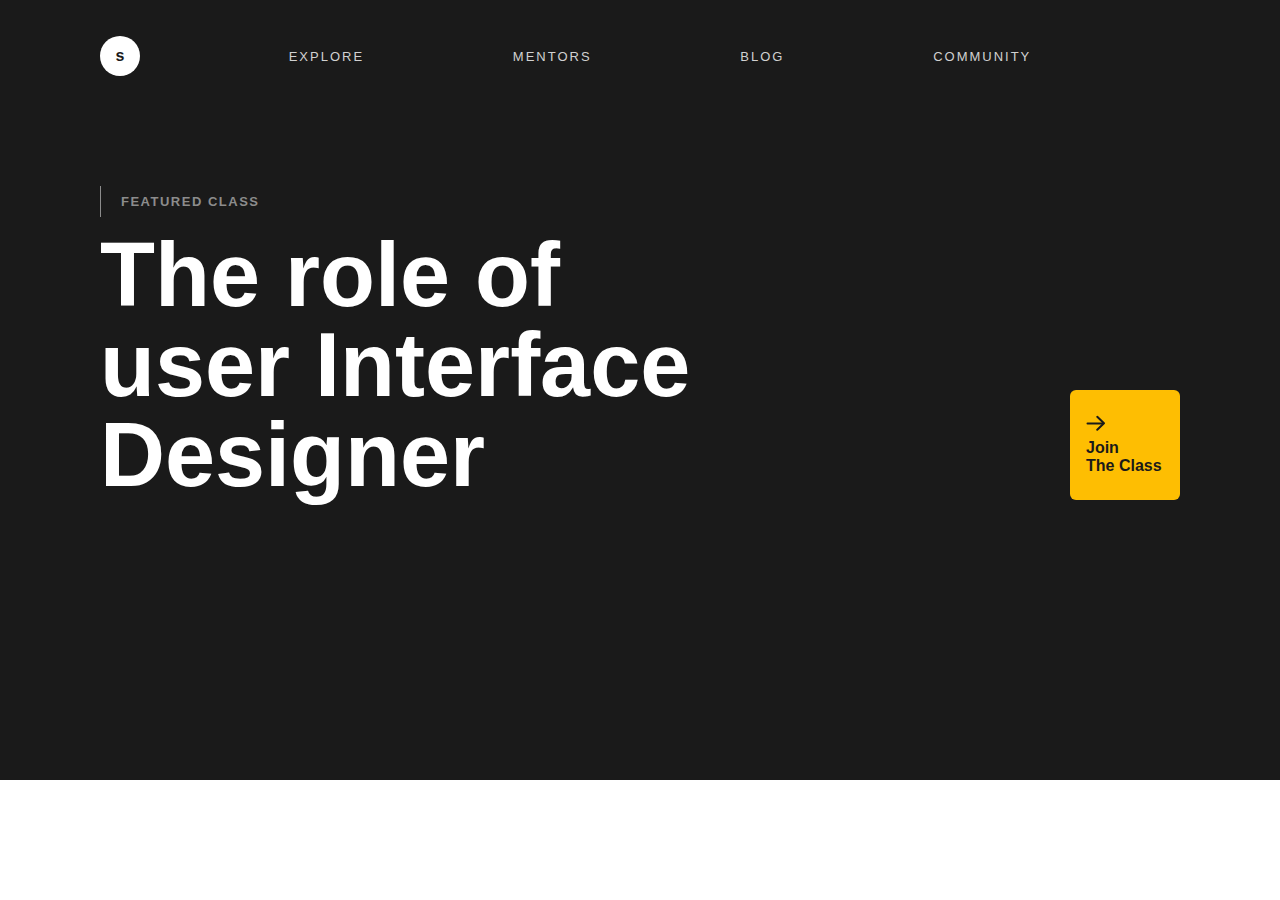
==== index.html @ c9c4b3f6 "yrok 9" ====
<!DOCTYPE html>
<html lang="en">
<head>
    <meta charset="UTF-8">
    <meta name="viewport" content="width=device-width, initial-scale=1.0">
    <title>Visitka</title>
    <link rel="stylesheet" href="style.css">
</head>
<body>
    <header class="header">
        <div class="container">
            <nav class="navigation">
                <a href="" class="logo">s</a>
                <ul class="navigation-holder">
                    <li class="nav-links"><a href="">Explore</a></li>
                    <li class="nav-links"><a href="">Mentors</a></li>
                    <li class="nav-links"><a href="">Blog</a></li>
                    <li class="nav-links"><a href="">Community</a></li>
                </ul>    
            </nav>
            <section class="header-title">
                <span class="header-subtitle-text">featured class</span>
                <h1 class="header-title-text">
                    The role of
                    user Interface
                    Designer
                </h1>
                <a href="" class="join"><img src="img/icons/arrow.svg" alt="">
                <span class="join-text">Join <br> The Class</span>
                </a>
            </section>
        </div>
    </header>

    
</body>
</html>
---- style.css ----
* {
    box-sizing: border-box;
    margin: 0;
    font-family: Arial, Helvetica, sans-serif;
}

.container {
    max-width: 1080px;
    margin: 0 auto;
}

.header {
    background-color: #1a1a1a;
    padding-top: 36px;
    padding-bottom: 200px;
}

.navigation {
    display: flex;
    justify-content: space-between;
    align-items: center;
}

.logo {
    width: 40px;
    height: 40px;
    border-radius: 50%;
    background-color: #fff;
    display: flex;
    justify-content: center;
    align-items: center;
    text-decoration: none;
    color: #1a1a1a;
    font-weight: bold;
}

.navigation-holder {
    list-style-type: none;
    padding: 0;
    display: flex;
    flex-grow: 1;
    justify-content: space-evenly;
}

.nav-links a {
    text-decoration: none;
    color: #d1d1d1;
    text-transform: uppercase;
    letter-spacing: 2px;
    font-size: 13px;
}

.header-title {
    margin-top: 110px;
    margin-bottom: 80px;
    position: relative;
}

.header-subtitle-text {
    display: inline-block;
    border-left: 1px solid #8c8c8c;
    padding: 8px 0 8px 20px;
    color: #8c8c8c;
    font-weight: bold;
    text-transform: uppercase;
    font-size: 13px;
    margin-bottom: 13px;
    letter-spacing: 1.5px;
}

.header-title-text {
    font-size: 90px;
    font-weight: bold;
    color: #fff;
    max-width: 620px;
    line-height: 1;
}

.join {
    background-color: #FEBE02;
    position: absolute;
    right: 0;
    bottom: 0;
    width:  110px;
    height: 110px;
    padding: 16px;
    display: flex;
    flex-direction: column;
    justify-content: space-evenly;
    align-items: flex-start;
    text-decoration: none;
    color: #1a1a1a;
    font-weight: bold;
    border-radius: 6px;
}
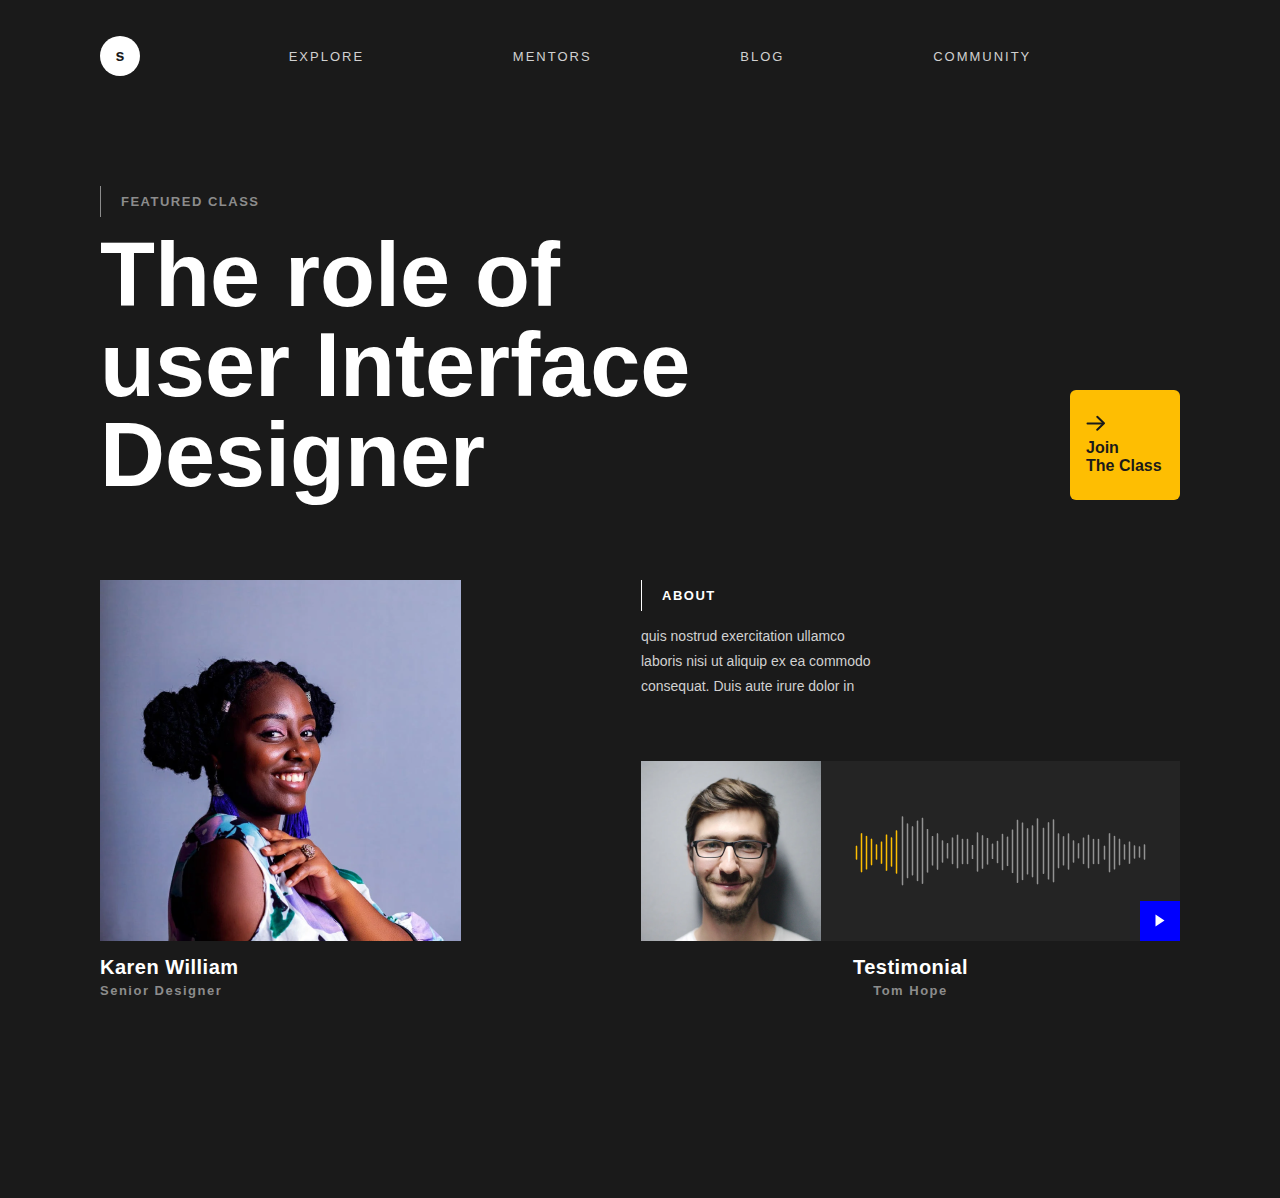
==== commit 567115c6: "Урок 10" ====
--- a/index.html
+++ b/index.html
@@ -29,6 +29,33 @@
                 <span class="join-text">Join <br> The Class</span>
                 </a>
             </section>
+            <section class="header-info-block">
+                <div class="card-info">
+                    <img src="/img/girl-avatar.png" alt="" class="card-info-img">
+                    <h2 class="info-title">Karen William</h2>
+                    <span class="info-subtitle">Senior Designer</span>
+                </div>
+                <div class="card-about">
+                    <div class="about-text-wrapper">
+                        <span class="about-subtitle-text">About</span>
+                        <p class="about-desc">quis nostrud exercitation ullamco
+                            laboris nisi ut aliquip ex ea commodo
+                            consequat. Duis aute irure dolor in
+                        </p>
+                    </div>
+                    <div class="audio-block">
+                        <img src="/img/man-avatar.png" alt="" >
+                        <div class="audio-container">
+                            <img src="/img/audio.png" class="audio-track">
+                            <a href="#" class="play-btn">
+                                <img src="img/icons/play.svg" alt="">
+                            </a>
+                        </div>
+                    </div>
+                    <h2 class="about-title">Testimonial</h2>
+                    <span class="about-subtitle">Tom Hope</span>
+                </div>
+            </section>
         </div>
     </header>
 
--- a/style.css
+++ b/style.css
@@ -92,4 +92,104 @@
     color: #1a1a1a;
     font-weight: bold;
     border-radius: 6px;
-}+}
+
+.header-info-block {
+    display: flex;
+    justify-content: space-between;
+}
+
+.card-info {
+    max-width: 361px;
+}
+
+.card-info-img {
+    display: flex;
+}
+
+.info-title {
+    font-size: 20px;
+    font-weight: bold;
+    color: #fff;
+    letter-spacing: 0.5px;
+    margin-top: 15px;
+    margin-bottom: 4px;
+}
+
+.info-subtitle {
+    font-size: 13px;
+    color: #8c8c8c;
+    font-weight: bold;
+    letter-spacing: 1.5px;
+    display: block;
+}
+
+.about-subtitle-text {
+    display: inline-block;
+    border-left: 1px solid #fff;
+    padding: 8px 0 8px 20px;
+    color: #fff;
+    font-weight: bold;
+    text-transform: uppercase;
+    font-size: 13px;
+    letter-spacing: 1.5px;
+    margin-bottom: 13px;
+}
+
+.about-desc {
+    color: #d1d1d1;
+    max-width: 240px;
+    font-size: 14px;
+    line-height: 1.8;
+}
+
+.audio-block {
+    background-color: #242424;
+    display: flex;
+    margin-top: 61px;
+}
+
+.audio-container {
+    display:  flex;
+    align-items: center;
+    justify-content: center;
+    flex: 1;
+    position: relative;
+    padding: 0 34px;
+}
+
+.play-btn {
+    display: flex;
+    background-color: blue;
+    width: 40px;
+    height: 40px;
+    align-items: center;
+    justify-content: center;
+    position:absolute;
+    right: 0;
+    bottom: 0;
+}
+
+.about-title { 
+    font-size: 20px;
+    font-weight: bold;
+    color: #fff;
+    letter-spacing: 0.5px;
+    margin-top: 15px;
+    margin-bottom: 4px;
+    text-align: center;
+}
+
+.about-subtitle {
+    font-size: 13px;
+    color: #8c8c8c;
+    font-weight: bold;
+    letter-spacing: 1.5px;
+    text-align: center;
+    display: block;
+}
+
+
+
+
+
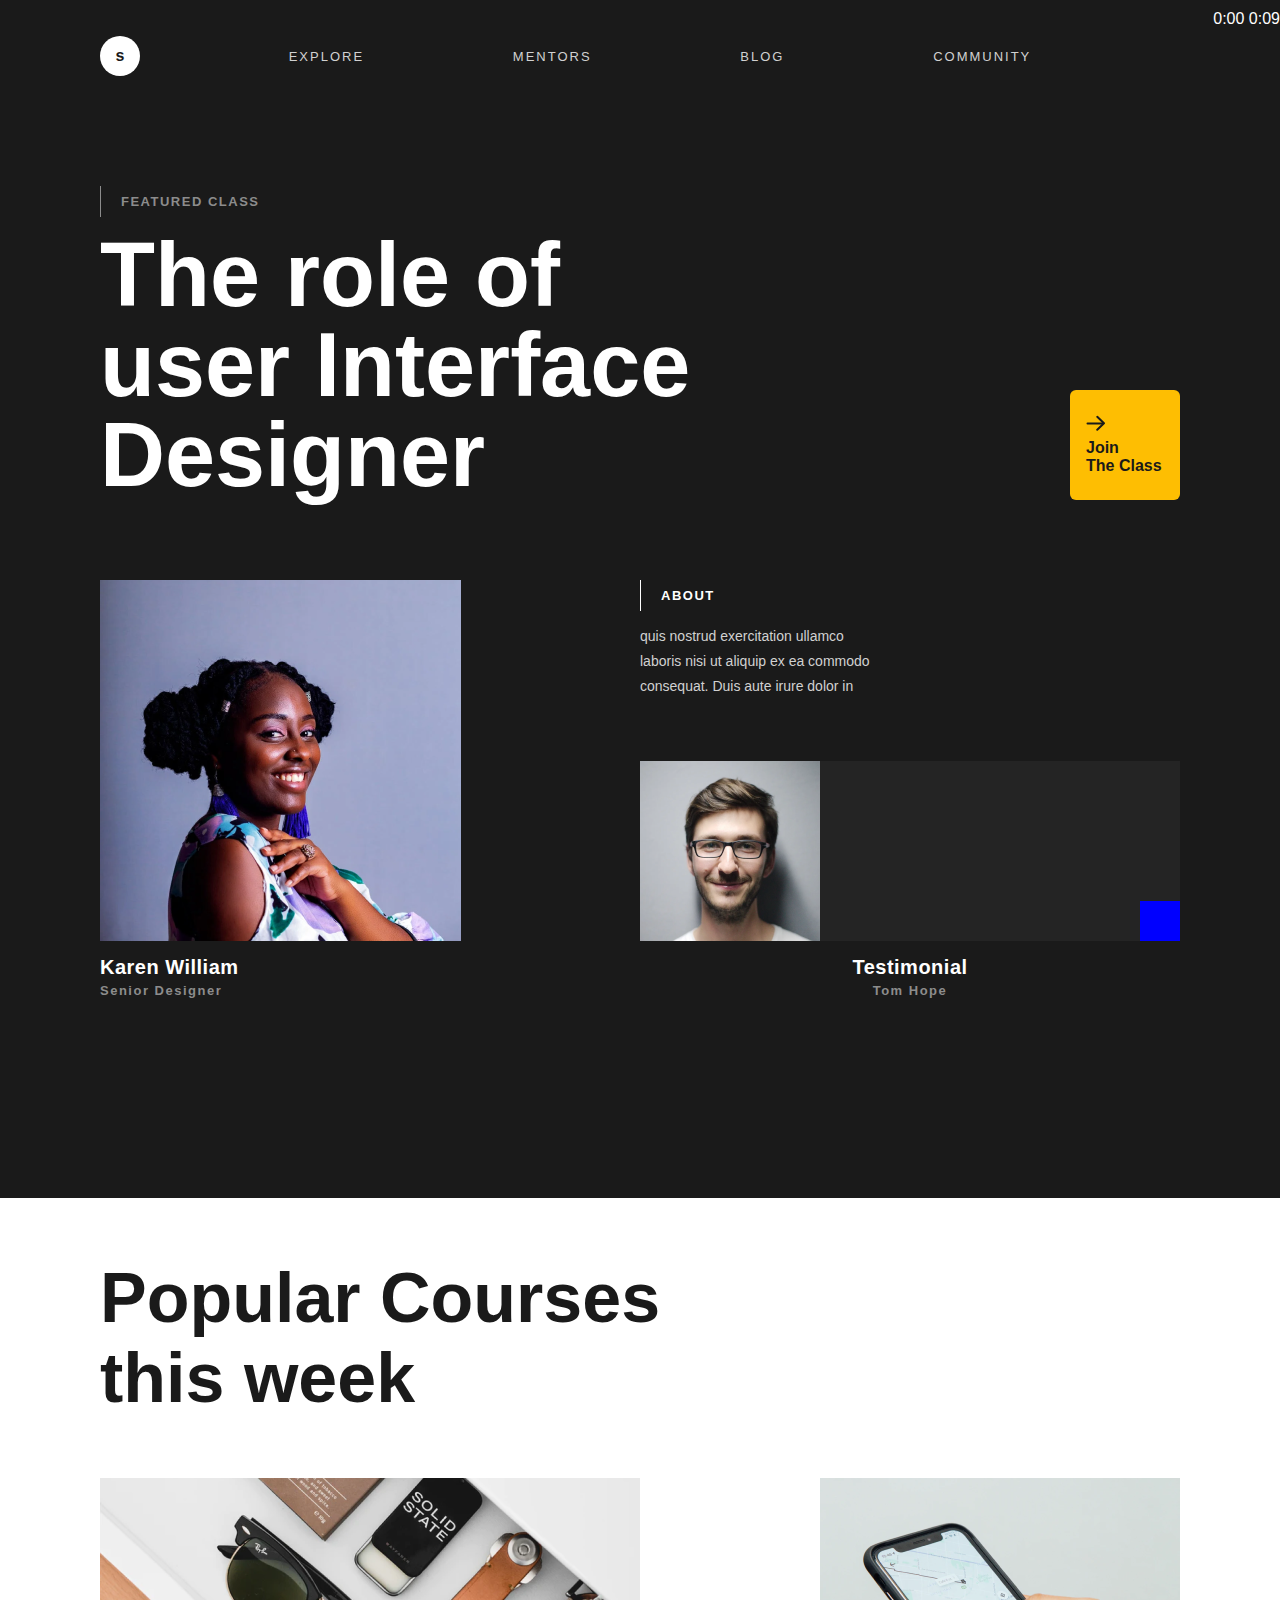
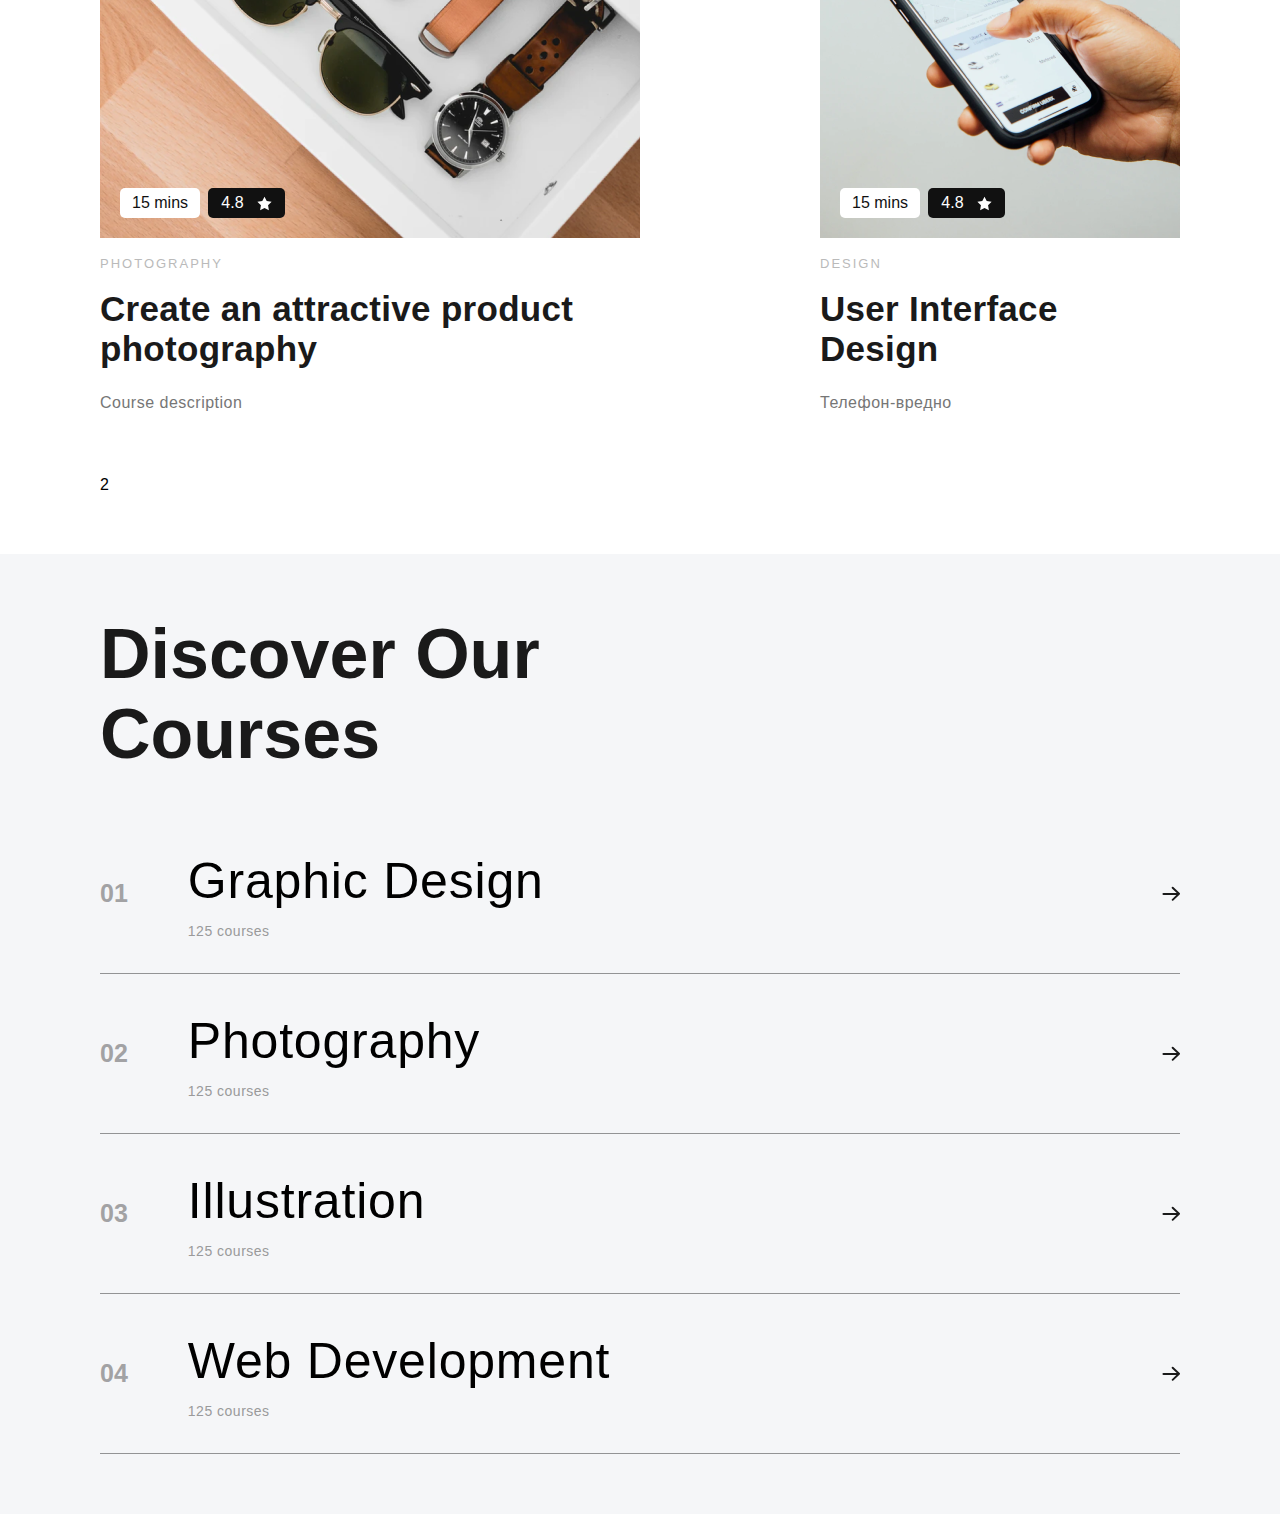
==== commit 24b5813b: "Урок12" ====
--- a/index.html
+++ b/index.html
@@ -11,6 +11,7 @@
         <div class="container">
             <nav class="navigation">
                 <a href="" class="logo">s</a>
+                <a href="/" class="mob-btn"></a>
                 <ul class="navigation-holder">
                     <li class="nav-links"><a href="">Explore</a></li>
                     <li class="nav-links"><a href="">Mentors</a></li>
@@ -43,22 +44,132 @@
                             consequat. Duis aute irure dolor in
                         </p>
                     </div>
-                    <div class="audio-block">
-                        <img src="/img/man-avatar.png" alt="" >
-                        <div class="audio-container">
-                            <img src="/img/audio.png" class="audio-track">
-                            <a href="#" class="play-btn">
-                                <img src="img/icons/play.svg" alt="">
-                            </a>
+                    <div class="audio-holder">
+                        <div class="audio-block">
+                            <img src="/img/man-avatar.png" alt="">
+                            <div class="audio-container">
+                                <div class="control">
+                                    <i class="fi-rr-play" id="playPause"></i>
+                                </div>
+                                <div id="wave"></div>
+                            </div>
                         </div>
                     </div>
+                    <div class="audio-author">
+
+                    <div>
                     <h2 class="about-title">Testimonial</h2>
                     <span class="about-subtitle">Tom Hope</span>
+                    </div>
+                    <div class="time">
+                        <span id="current">0:00</span>
+                        <span id="duration">0:00</span>
+                    </div>
+                    </div>
                 </div>
             </section>
         </div>
     </header>
+    <main class="main-container">
+        <div class="container">
+            <section class="course">
+                <h1 class="course-section-title">Popular Courses <br> this week</h1>
 
-    
+                <section class="course-row">
+                    <div class="course-card card-big">
+                        <div class="img-container img-card-1">
+                            <span class="btn-time"> 15 mins</span>
+                            <span class="btn-raiting">
+                                4.8
+                                <img src="/img/icons/star.svg" width="15" height="15">
+                            </span>
+                        </div>
+                        <div class="info-container">
+                            <h4 class="course-category">PHOTOGRAPHY</h4>
+                            <h2 class="course-title">Create an attractive product photography</h2>
+                            <p class="course-desc">Course description</p>
+                        </div>
+                    </div>
+                    <div class="course-card card-small">
+                        <div class="img-container img-card-2">
+                            <span class="btn-time">15 mins</span>
+                            <span class="btn-raiting">
+                                4.8
+                                <img src="/img/icons/star.svg" width="15" height="15">
+                            </span>
+                        </div>
+
+                        <div class="info-container">
+                            <h4 class="course-category">DESIGN</h4>
+
+                            <h2 class="course-title">User Interface Design</h2>
+
+                            <p class="course-desc">Телефон-вредно</p>
+
+                        </div>
+                    </div>
+                </section>
+
+                <section class="course-row">
+                    2
+                </section>
+
+            </section>
+        </div>
+    </main>
+
+<footer class="footer">
+    <div class="container">
+        <section class="courses-info">
+
+            <h1 class="course-info-title">Discover Our <br> Courses</h1>
+            <section class="footer-row">
+                <div class="left-block">
+                    <h4 class="course-number">01</h4>
+                    <div class=" course-block">
+                        <h2 class="course-name">Graphic Design</h2>
+                        <span class="course-count"> 125 courses</span>
+                    </div>
+                </div>
+                <img src="/img/icons/arrow.svg" width="18">
+            </section>
+
+            <section class="footer-row">
+                <div class="left-block">
+                    <h4 class="course-number">02</h4>
+                    <div class=" course-block">
+                        <h2 class="course-name">Photography</h2>
+                        <span class="course-count"> 125 courses</span>
+                    </div>
+                </div>
+                <img src="/img/icons/arrow.svg" width="18">
+            </section>
+            <section class="footer-row">
+                <div class="left-block">
+                    <h4 class="course-number">03</h4>
+                    <div class=" course-block">
+                        <h2 class="course-name">Illustration</h2>
+                        <span class="course-count"> 125 courses</span>
+                    </div>
+                </div>
+                <img src="/img/icons/arrow.svg" width="18">
+            </section>
+
+            <section class="footer-row">
+                <div class="left-block">
+                    <h4 class="course-number">04</h4>
+                    <div class=" course-block">
+                        <h2 class="course-name">Web Development</h2>
+                        <span class="course-count"> 125 courses</span>
+                    </div>
+                </div>
+                <img src="/img/icons/arrow.svg" width="18">
+            </section>
+        </section>
+    </div>
+</footer>
+
+    <script src="wavesurfer.js"></script>
+    <script src="media.js"></script>
 </body>
 </html>--- a/style.css
+++ b/style.css
@@ -1,3 +1,4 @@
+@import url('https://cdn-uicons.flaticon.com/uicons-regular-rounded/css/uicons-regular-rounded.css');
 * {
     box-sizing: border-box;
     margin: 0;
@@ -143,6 +144,11 @@
     line-height: 1.8;
 }
 
+
+.audio-holder {
+    width: 540px;
+}
+
 .audio-block {
     background-color: #242424;
     display: flex;
@@ -158,6 +164,42 @@
     padding: 0 34px;
 }
 
+.audio-detail {
+    flex: 1;
+}
+
+.control {
+    position: absolute;
+    right: 0;
+    bottom: 0;
+}
+
+.control i {
+    width: 40px;
+    height: 40px;
+    display: flex;
+    justify-content: center;
+    align-items: center;
+    font-size: 1.25rem;
+    background-color: blue;
+    color: white;
+    cursor: pointer;
+}
+
+.audio-autgot {
+    display: flex;
+    justify-content: center;
+    position: relative;
+}
+
+.time {
+    color: #fff;
+    position: absolute;
+    top: 10px;
+    right: 0;
+}
+
+
 .play-btn {
     display: flex;
     background-color: blue;
@@ -189,7 +231,237 @@
     display: block;
 }
 
-
-
-
-
+.course-section-title {
+    font-weight: 600;
+    font-size: 70px;
+    color: #1a1a1a;
+    margin: 60px 0;
+}
+
+.course-row {
+    display: flex;
+    justify-content: space-between;
+    margin-bottom: 60px;
+}
+
+.card-big {
+    width: 540px;
+}
+
+.card-small {
+    width: 360px;
+}
+
+.img-container {
+    background-size: cover;
+    background-position: center;
+    background-repeat: no-repeat;
+    height: 360px;
+    display: flex;
+    flex-direction: row;
+    align-items: flex-end;
+    padding-bottom: 20px;
+    padding-left: 20px;
+}
+
+.img-card-1 {background-image: url(/img/card-1.png);}
+
+.btn-time {
+    background-color: #fff;
+    border-radius: 5px;
+    color: #111;
+    padding: 6px 12px;
+    display: inline-block;
+    margin-right: 8px;
+}
+
+.btn-raiting {
+    width: 77px;
+    background-color: #111;
+    border-radius: 5px;
+    color: #fff;
+    padding: 6px 0px;
+    display: inline-flex;
+    align-items: center;
+    justify-content: space-evenly;
+}
+
+.course-category {
+    font-size: 13px;
+    letter-spacing: 2px;
+    color: #bababa;
+    font-weight: 400;
+    margin: 18px 0;
+}
+
+.course-title {
+    font-size: 35px;
+    font-weight: bold;
+    letter-spacing: 0.3px;
+    color: #1a1a1a;
+    margin-bottom: 20px;
+}
+
+
+.course-desc {
+    font-size: 16px;
+    font-weight: 400;
+    color: #767676;
+    line-height: 1.7;
+    letter-spacing: 0.5px;
+}
+
+.img-card-2 {background-image: url(/img/card-2.png);}
+
+
+.footer {
+    background-color: #f5f6f8;
+    padding: 60px 0;
+}
+
+.course-info-title {
+    font-weight: 600;
+    font-size: 70px;
+    color: #1a1a1a;
+    padding-bottom: 40px;
+}
+
+.footer-row {
+    display: flex;
+    justify-content: space-between;
+    align-items: center;
+    border-bottom: 1px solid #939495;
+    padding: 30px 0;
+}
+
+.left-block {
+    display: flex;
+    align-items: center;
+}
+
+.course-number {
+    font-style: normal;
+    font-weight: 600;
+    font-size: 25px;
+    color: #a2a2a4;
+}
+
+.course-block {
+    margin-left: 60px;
+    line-height: 1.5;
+}
+
+.course-name {
+    font-style: normal;
+    font-weight: 400;
+    font-size: 50px;
+    letter-spacing: 0.8px;
+    color: #000000;
+}
+
+.course-count {
+    font-style: normal;
+    font-weight: 400;
+    font-size: 14px;
+    letter-spacing: 0.5px;
+    color: #9a9a9b;  ;
+}
+
+.mob-btn {
+    display: none;
+}
+
+
+
+@media (max-width: 1120px){
+.container{
+    padding: 0 20px;
+}
+}
+
+@media (max-width: 992px){
+.header-info-block {
+    flex-direction: column;
+}
+.card-about {
+    align-self: flex-end;
+    margin-top: 60px;
+}
+.audio-container {
+    order: -1;
+}
+.course-row{
+    flex-wrap: wrap;
+    margin-bottom: 0;
+}
+.course-card{
+    display: flex;
+    margin-bottom: 60px;
+}
+.card-big, .card-small {
+    width: 100%;
+}
+.img-container, .info-container{
+    width: 50%;
+}
+.img-card-1, .img-card-3{
+    margin-right: 40px;
+
+}
+.img-card-2, .img-card-4{
+    margin-left: 40px;
+    order: 2;
+    
+}
+}
+
+@media (max-width: 756px){
+    .course-card {
+        flex-direction: column;
+    }
+    .img-card-2, .img-card-4, .img-card-1, .img-card-3{
+        margin: 0;
+    }
+.img-container, .info-container{
+    width: 100%;
+}
+.img-card-2, .img-card-4{
+    order: -1;
+}
+}
+
+@media (max-width: 578px){
+    .navigation-holder{
+        display: none;
+    }
+.mob-btn {
+    display: inline-block;
+    text-decoration: none;
+    font-size: 60px;
+    color: #fff;
+}
+.header-title-text{
+    font-size: 60px;
+}
+.join {
+    display: none;
+}
+.card-info-img{
+    max-width: 100%;
+}
+.audio-holder, .card-about{
+    width: 100%;
+}
+.audio-block img {
+    display: none;
+}
+.audio-container{
+    padding: 0 42px 0 0;
+}
+.control i {
+    height: 48px;
+}
+.course-name {
+    font-size: 24px;
+}
+}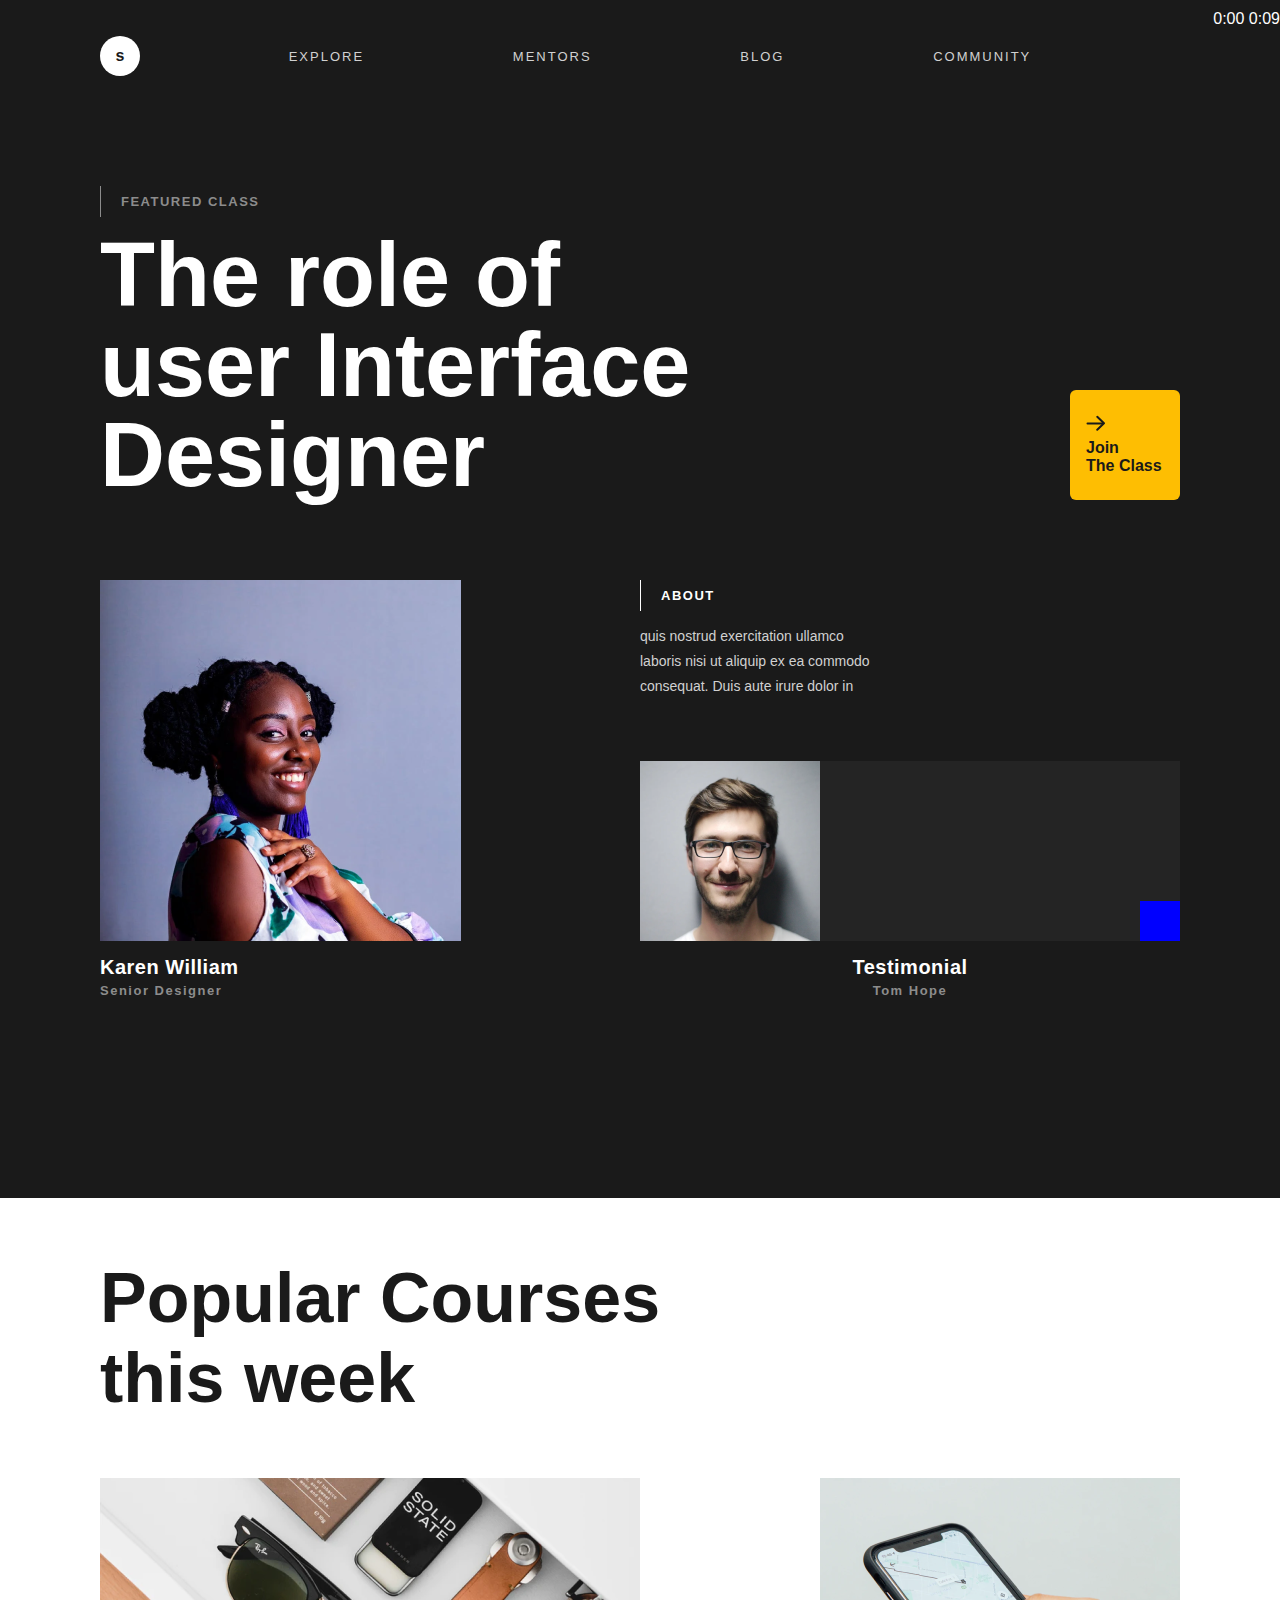
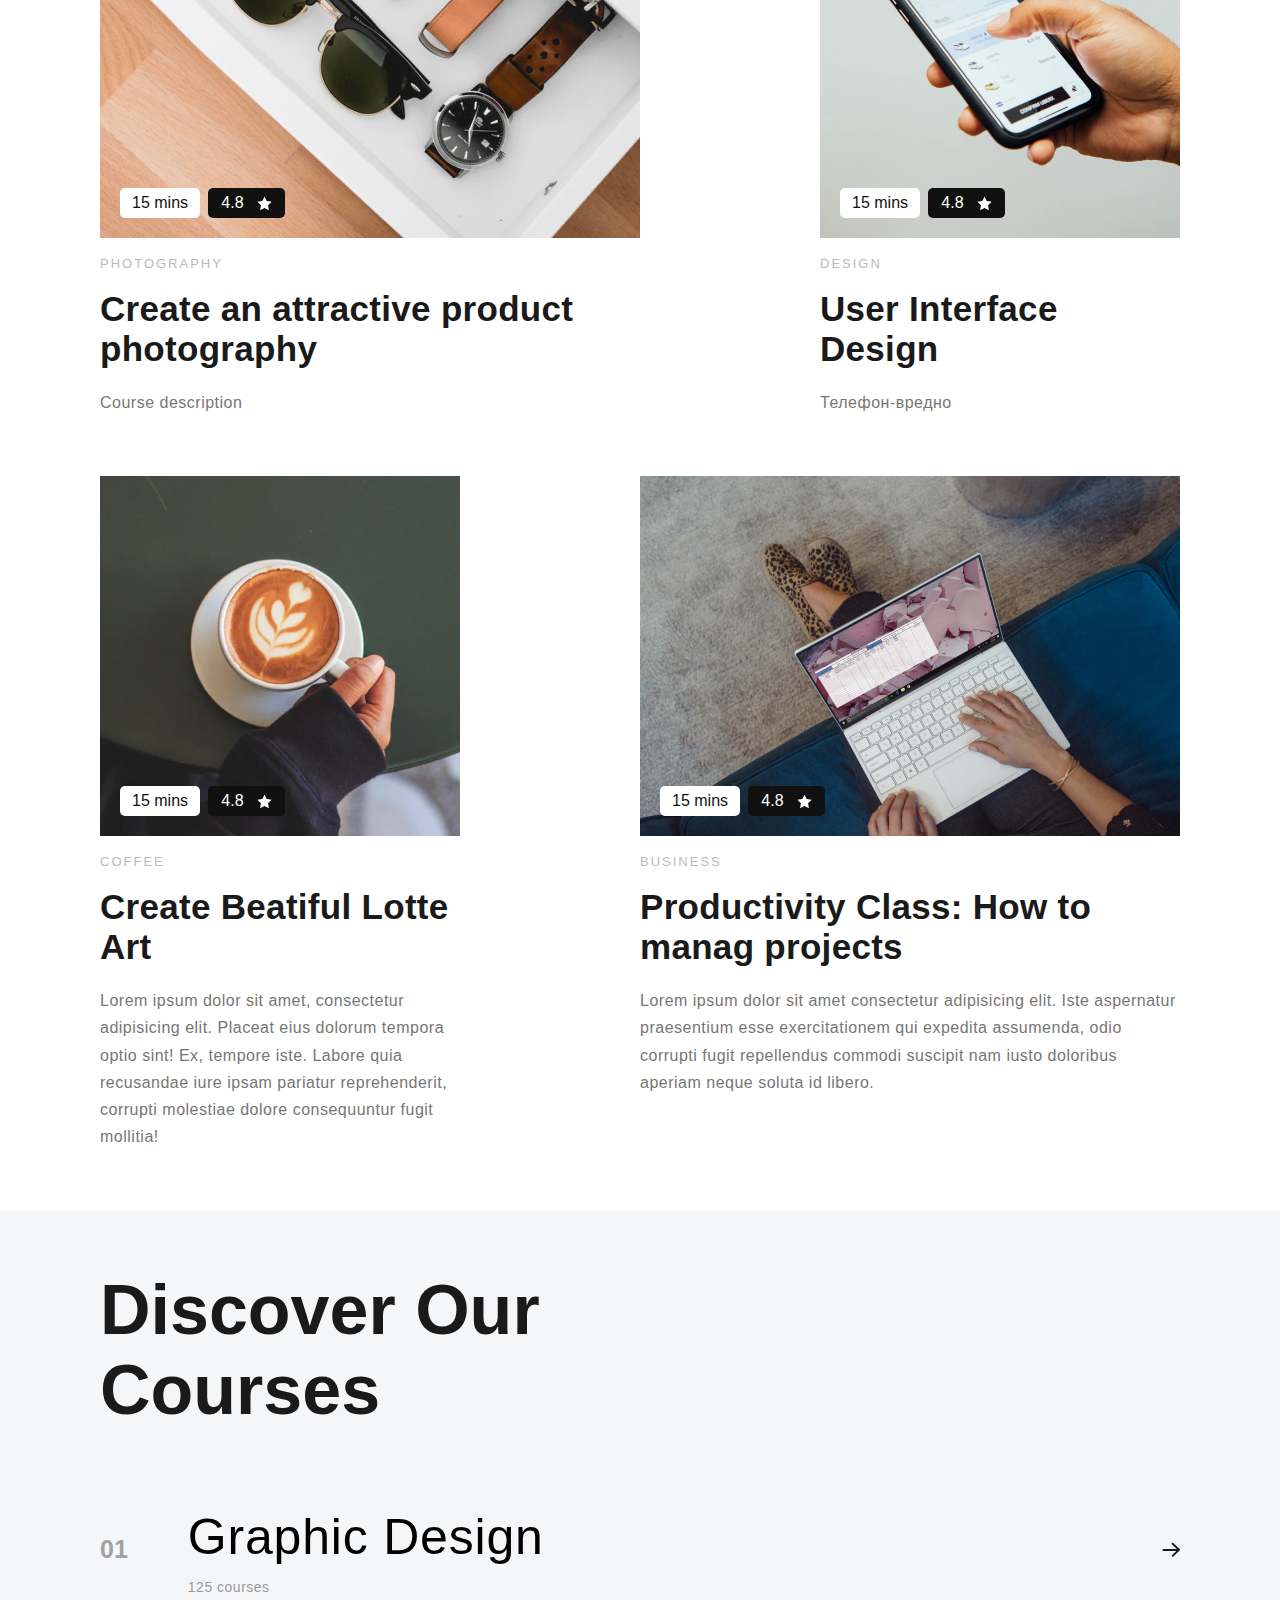
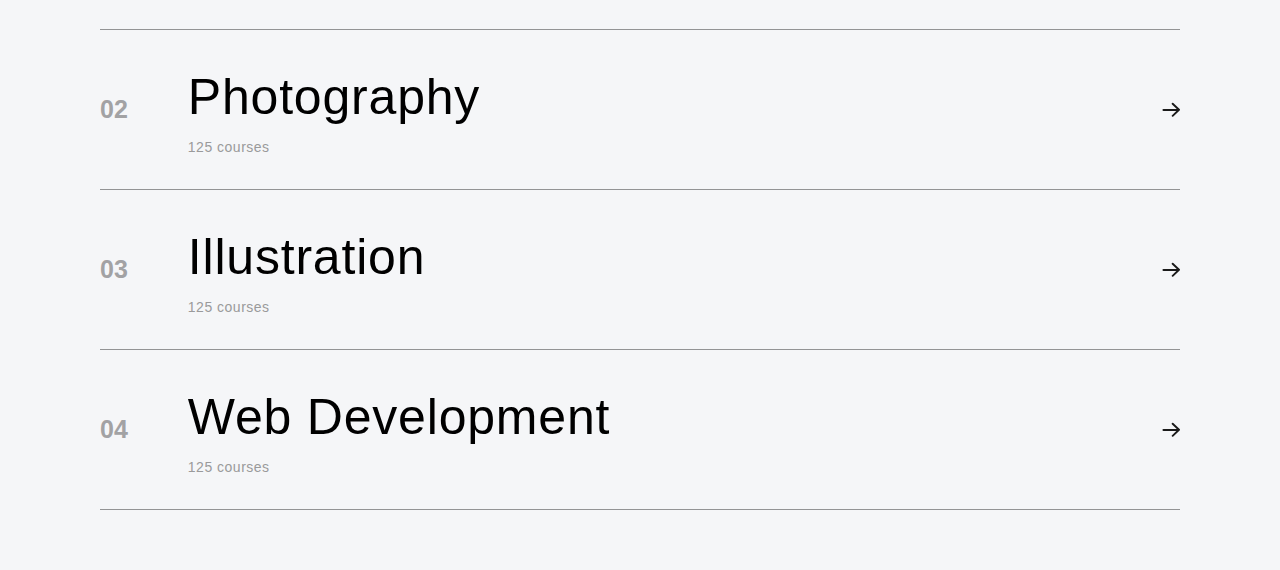
==== commit a8aa4a31: "урок12" ====
--- a/index.html
+++ b/index.html
@@ -111,7 +111,38 @@
                 </section>
 
                 <section class="course-row">
-                    2
+                    <div class="course-card card-small">
+                        <div class="img-container img-card-3">
+                            <span class="btn-time">15 mins</span>
+                            <span class="btn-raiting">
+                                4.8
+                                <img src="/img/icons/star.svg" width="15" height="15">
+                            </span>
+                        </div>
+
+                        <div class="info-container">
+                            <h4 class="course-category">COFFEE</h4>
+
+                            <h2 class="course-title">Create Beatiful Lotte Art</h2>
+
+                            <p class="course-desc">Lorem ipsum dolor sit amet, consectetur adipisicing elit. Placeat eius dolorum tempora optio sint! Ex, tempore iste. Labore quia recusandae iure ipsam pariatur reprehenderit, corrupti molestiae dolore consequuntur fugit mollitia!</p>
+
+                        </div>
+                    </div>
+                    <div class="course-card card-big">
+                        <div class="img-container img-card-4">
+                            <span class="btn-time"> 15 mins</span>
+                            <span class="btn-raiting">
+                                4.8
+                                <img src="/img/icons/star.svg" width="15" height="15">
+                            </span>
+                        </div>
+                        <div class="info-container">
+                            <h4 class="course-category">BUSINESS</h4>
+                            <h2 class="course-title">Productivity Class: How to manag projects</h2>
+                            <p class="course-desc">Lorem ipsum dolor sit amet consectetur adipisicing elit. Iste aspernatur praesentium esse exercitationem qui expedita assumenda, odio corrupti fugit repellendus commodi suscipit nam iusto doloribus aperiam neque soluta id libero.</p>
+                        </div>
+                    </div>
                 </section>
 
             </section>
--- a/style.css
+++ b/style.css
@@ -264,7 +264,7 @@
     padding-left: 20px;
 }
 
-.img-card-1 {background-image: url(/img/card-1.png);}
+
 
 .btn-time {
     background-color: #fff;
@@ -311,7 +311,10 @@
     letter-spacing: 0.5px;
 }
 
+.img-card-1 {background-image: url(/img/card-1.png);}
 .img-card-2 {background-image: url(/img/card-2.png);}
+.img-card-3 {background-image: url(/img/card-3.png);}
+.img-card-4 {background-image: url(/img/card-4.png);}
 
 
 .footer {
